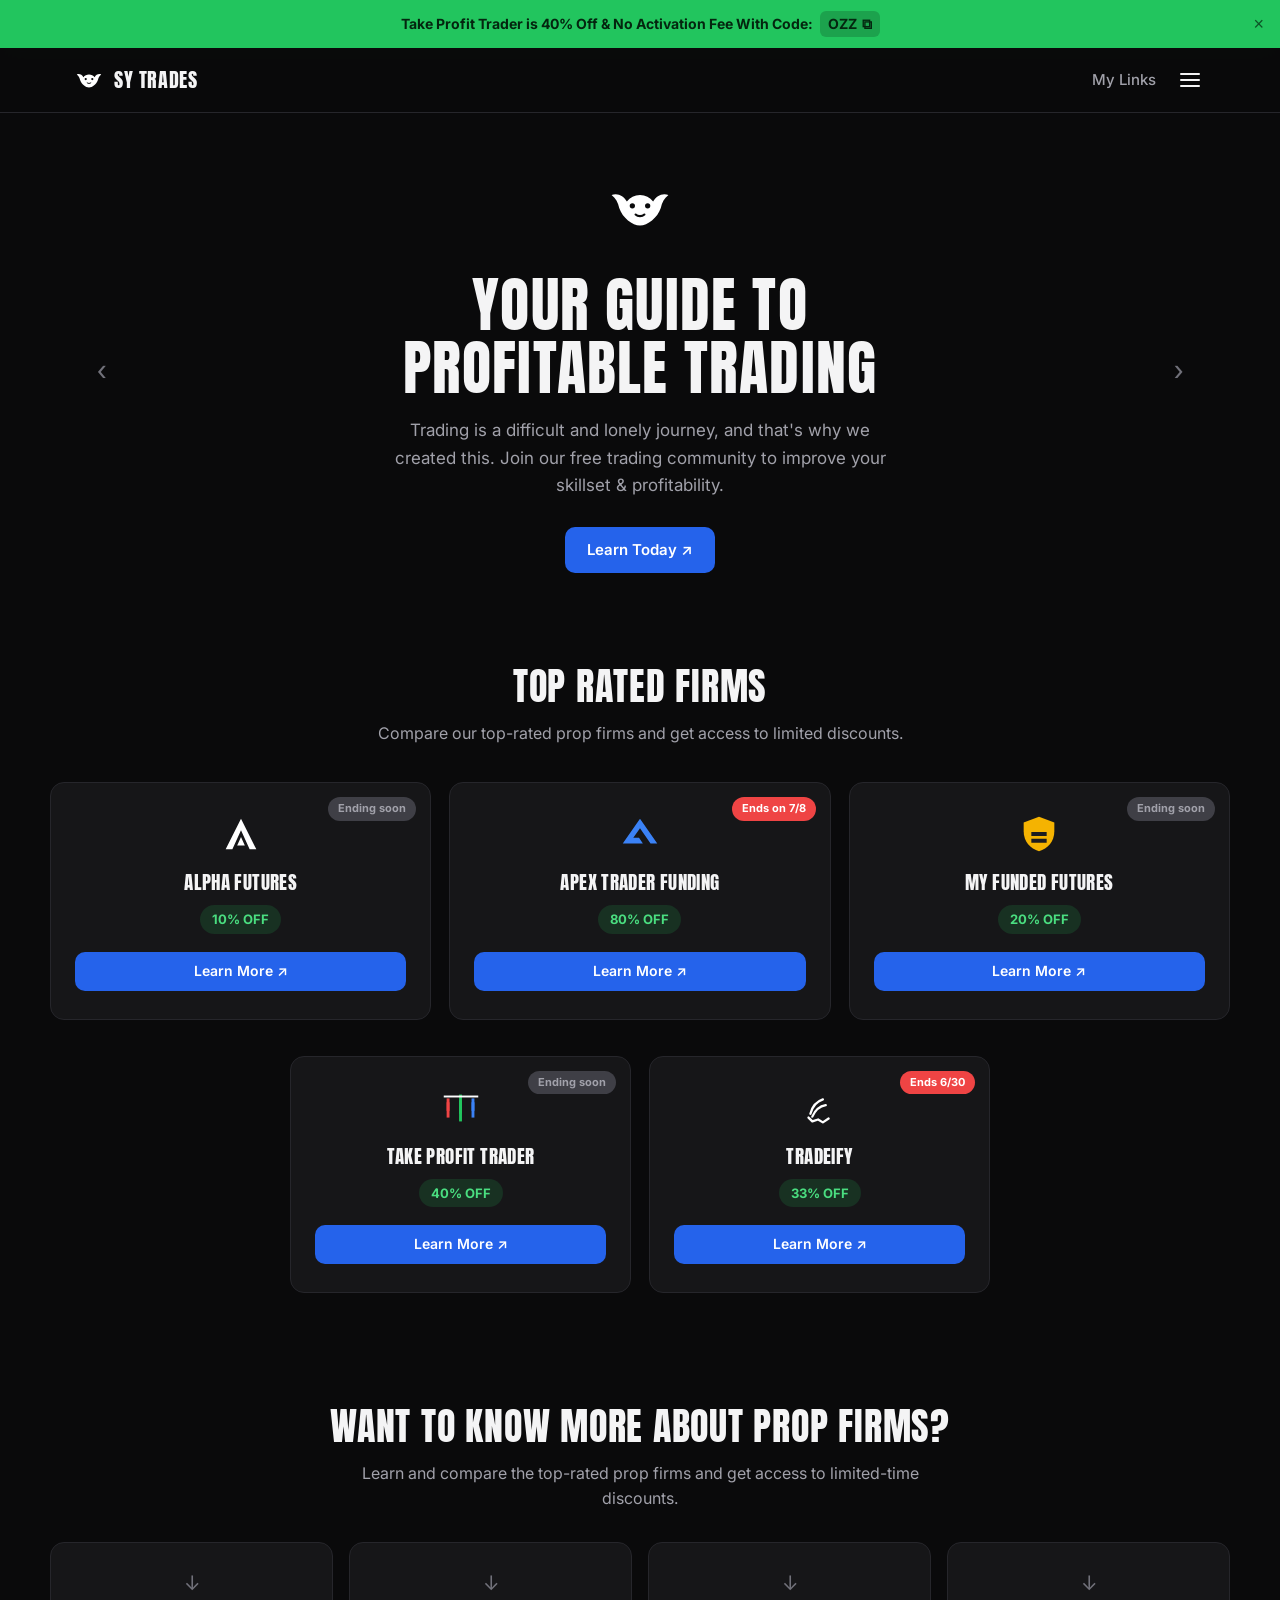
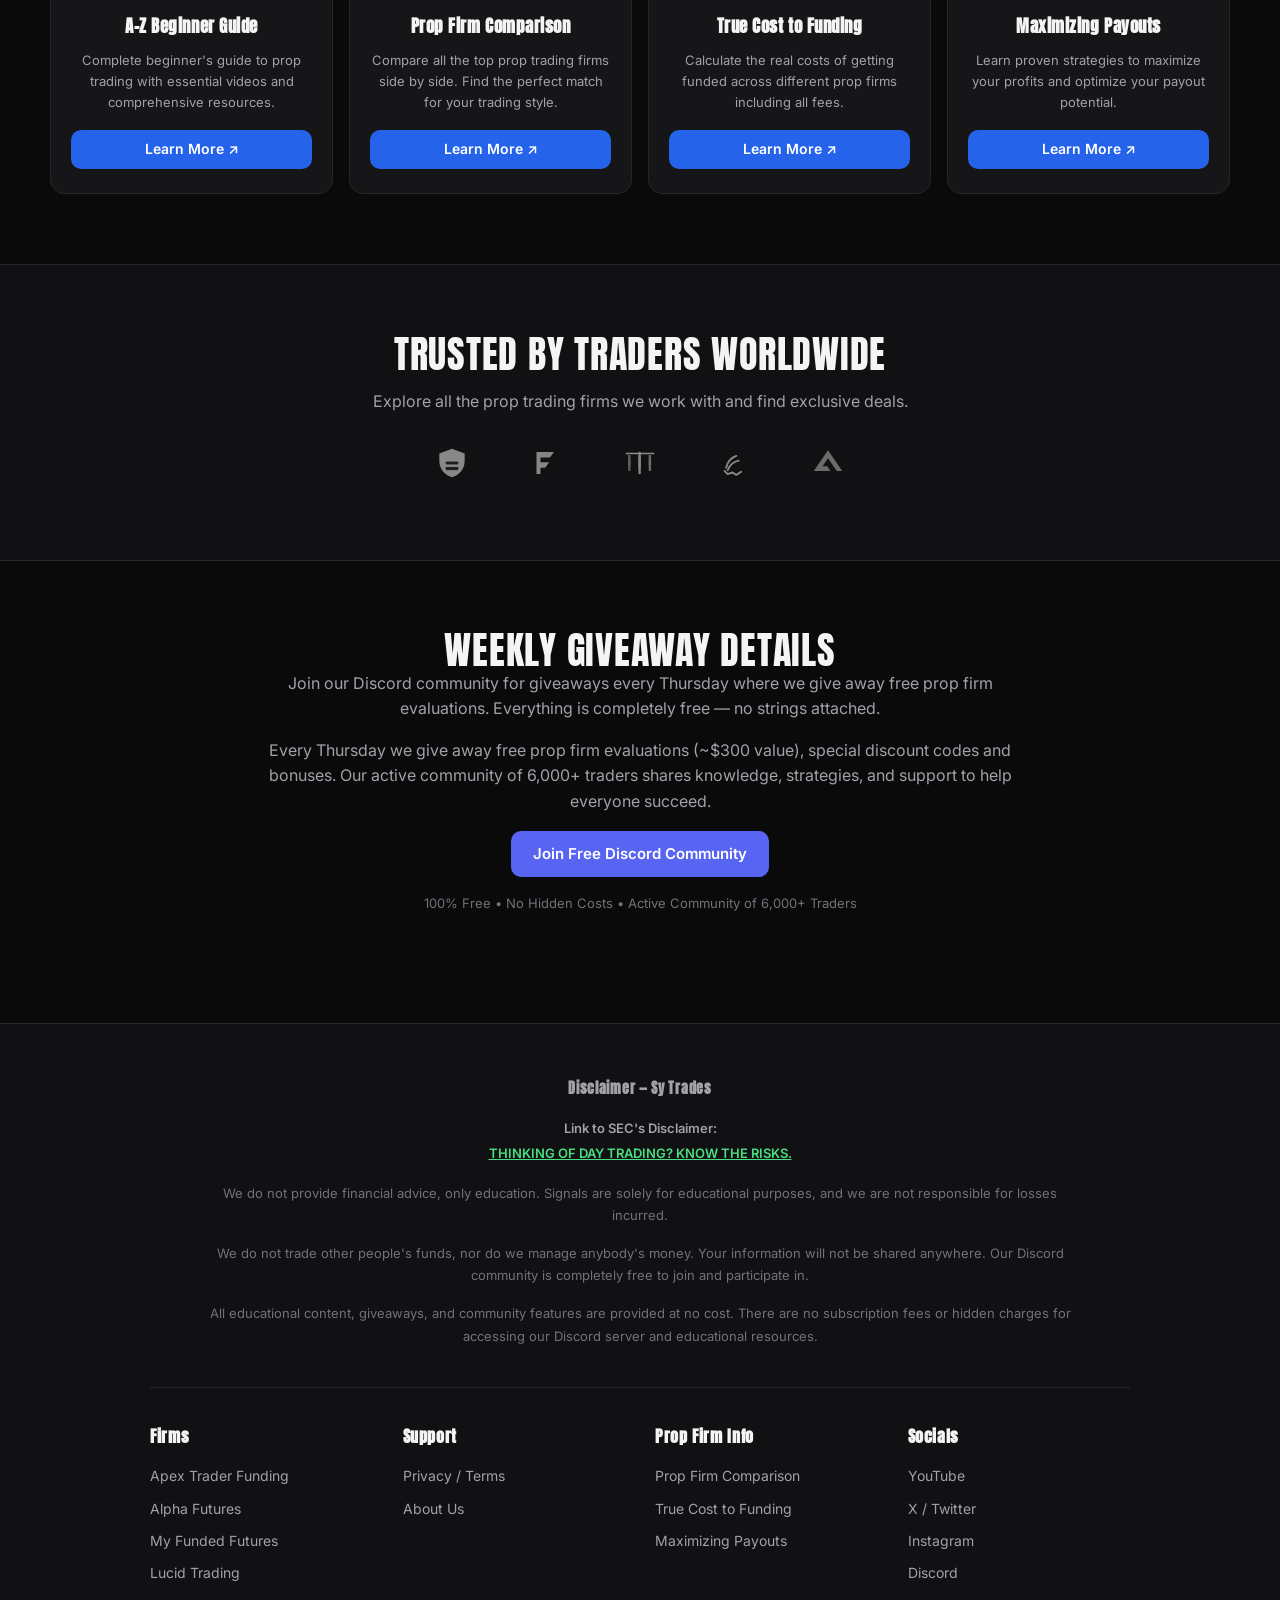
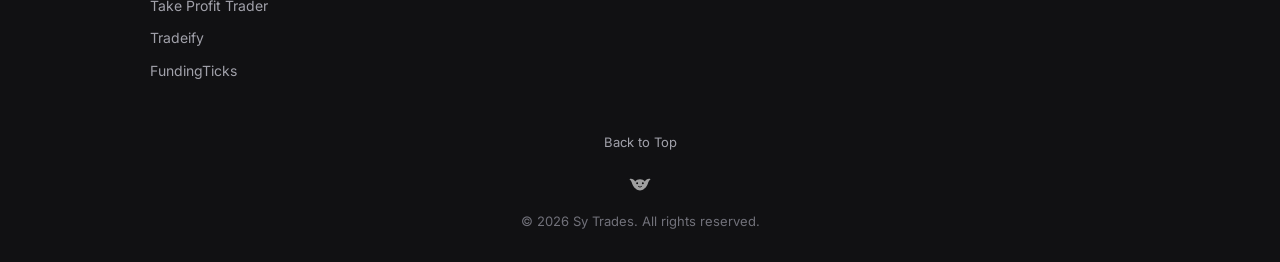
==== index.html @ f6730502 "Initial commit: Sy Trades site" ====
<!DOCTYPE html>
<html lang="en">
<head>
<meta charset="UTF-8">
<meta name="viewport" content="width=device-width, initial-scale=1.0">
<title>Sy Trades — Your Guide to Profitable Trading</title>
<link rel="stylesheet" href="css/styles.css">
</head>
<body>
<div data-banner></div>
<div data-header></div>

<main>
  <!-- HERO -->
  <section class="container hero">
    <span class="hero-arrow left">&#8249;</span>
    <span class="hero-arrow right">&#8250;</span>
    <div class="hero-logo" id="heroLogo"></div>
    <h1>Your Guide to<br>Profitable Trading</h1>
    <p>Trading is a difficult and lonely journey, and that's why we created this. Join our free trading community to improve your skillset &amp; profitability.</p>
    <a class="btn" id="learnTodayBtn" target="_blank" rel="noopener">Learn Today ↗</a>
  </section>

  <!-- TOP RATED FIRMS -->
  <section class="container section-tight">
    <h2 class="section-title center">Top Rated Firms</h2>
    <p class="eyebrow center">Compare our top-rated prop firms and get access to limited discounts.</p>
    <div class="firm-grid" id="topFirms3"></div>
    <div class="firm-grid row2" id="topFirms2"></div>
  </section>

  <!-- WANT TO KNOW MORE -->
  <section class="container section">
    <h2 class="section-title center">Want to Know More About Prop Firms?</h2>
    <p class="eyebrow center">Learn and compare the top-rated prop firms and get access to limited-time discounts.</p>
    <div class="info-grid">
      <div class="info-card">
        <div class="arrow-down">↓</div><h4>A-Z Beginner Guide</h4>
        <p>Complete beginner's guide to prop trading with essential videos and comprehensive resources.</p>
        <a class="btn btn-sm btn-block" href="beginner-guide.html">Learn More ↗</a>
      </div>
      <div class="info-card">
        <div class="arrow-down">↓</div><h4>Prop Firm Comparison</h4>
        <p>Compare all the top prop trading firms side by side. Find the perfect match for your trading style.</p>
        <a class="btn btn-sm btn-block" href="compare.html">Learn More ↗</a>
      </div>
      <div class="info-card">
        <div class="arrow-down">↓</div><h4>True Cost to Funding</h4>
        <p>Calculate the real costs of getting funded across different prop firms including all fees.</p>
        <a class="btn btn-sm btn-block" href="true-cost.html">Learn More ↗</a>
      </div>
      <div class="info-card">
        <div class="arrow-down">↓</div><h4>Maximizing Payouts</h4>
        <p>Learn proven strategies to maximize your profits and optimize your payout potential.</p>
        <a class="btn btn-sm btn-block" href="maximizing-payouts.html">Learn More ↗</a>
      </div>
    </div>
  </section>

  <!-- TRUSTED BY -->
  <section class="trusted section" id="about">
    <div class="container center">
      <h2 class="section-title">Trusted by Traders Worldwide</h2>
      <p class="eyebrow">Explore all the prop trading firms we work with and find exclusive deals.</p>
      <div class="trusted-logos" id="trustedLogos"></div>
    </div>
  </section>

  <!-- WEEKLY GIVEAWAY -->
  <section class="container section">
    <div class="cta-block">
      <h2 class="section-title">Weekly Giveaway Details</h2>
      <p>Join our Discord community for giveaways every Thursday where we give away free prop firm evaluations. Everything is completely free — no strings attached.</p>
      <p>Every Thursday we give away free prop firm evaluations (~$300 value), special discount codes and bonuses. Our active community of 6,000+ traders shares knowledge, strategies, and support to help everyone succeed.</p>
      <a class="btn btn-discord" id="joinCommunityBtn" target="_blank" rel="noopener">Join Free Discord Community</a>
      <div class="fineprint">100% Free • No Hidden Costs • Active Community of 6,000+ Traders</div>
    </div>
  </section>
</main>

<div data-footer></div>

<script src="js/config.js"></script>
<script src="js/data.js"></script>
<script src="js/common.js"></script>
<script>
  // hero + community links
  document.getElementById("heroLogo").innerHTML = window.SY_BULL;
  const invite = (window.SY_CONFIG && window.SY_CONFIG.discordInviteUrl) || "#";
  document.getElementById("learnTodayBtn").href = invite;
  document.getElementById("joinCommunityBtn").href = invite;

  const D = window.SY_DATA;
  const card = (item) => {
    const f = D.firms[item.key];
    const off = D.discounts[item.key];
    return `<div class="firm-card">
      <div class="ribbon ${item.soon ? 'soon' : ''}">${item.ribbon}</div>
      <div class="firm-logo">${f.logo}</div>
      <h3>${f.name}</h3>
      <div class="badge-off">${off}% OFF</div>
      <a class="btn btn-sm btn-block" href="${f.site}" target="_blank" rel="noopener">Learn More ↗</a>
    </div>`;
  };
  document.getElementById("topFirms3").innerHTML = D.topRated.slice(0,3).map(card).join("");
  document.getElementById("topFirms2").innerHTML = D.topRated.slice(3).map(card).join("");
  document.getElementById("trustedLogos").innerHTML =
    D.trustedStrip.map(k => `<a href="${D.firms[k].site}" target="_blank" rel="noopener" title="${D.firms[k].name}">${D.firms[k].logo}</a>`).join("");
</script>
</body>
</html>
---- css/styles.css ----
/* ============================================================
   Sy Trades — shared stylesheet
   ============================================================ */
@import url('https://fonts.googleapis.com/css2?family=Anton&family=Inter:wght@400;500;600;700;800&display=swap');

:root {
  --bg: #0a0a0b;
  --bg-2: #111113;
  --card: #161618;
  --card-2: #1c1c1f;
  --card-hover: #202024;
  --border: #26262b;
  --border-light: #313138;
  --text: #f4f4f5;
  --text-dim: #a1a1aa;
  --text-dimmer: #71717a;
  --blue: #2563eb;
  --blue-hover: #1d4ed8;
  --blue-light: #3b82f6;
  --green: #22c55e;
  --green-bg: rgba(34, 197, 94, 0.15);
  --green-text: #4ade80;
  --yellow: #fbbf24;
  --red: #ef4444;
  --radius: 14px;
  --radius-sm: 10px;
  --maxw: 1180px;
}

* { box-sizing: border-box; margin: 0; padding: 0; }

html { scroll-behavior: smooth; }

body {
  font-family: 'Inter', -apple-system, BlinkMacSystemFont, sans-serif;
  background: var(--bg);
  color: var(--text);
  line-height: 1.6;
  -webkit-font-smoothing: antialiased;
  min-height: 100vh;
}

h1, h2, h3, .display {
  font-family: 'Anton', sans-serif;
  font-weight: 400;
  letter-spacing: 0.02em;
  text-transform: uppercase;
  line-height: 1.05;
}

a { color: inherit; text-decoration: none; }

.container { max-width: var(--maxw); margin: 0 auto; padding: 0 24px; }

/* ---------- Promo banner ---------- */
.promo-banner {
  background: var(--green);
  color: #04250f;
  text-align: center;
  font-size: 14px;
  font-weight: 700;
  padding: 11px 40px;
  position: relative;
}
.promo-banner .code-pill {
  background: rgba(0,0,0,0.18);
  border-radius: 6px;
  padding: 2px 8px;
  margin-left: 4px;
  cursor: pointer;
  display: inline-flex;
  align-items: center;
  gap: 5px;
}
.promo-banner .close-banner {
  position: absolute;
  right: 16px;
  top: 50%;
  transform: translateY(-50%);
  cursor: pointer;
  font-size: 18px;
  opacity: 0.7;
  background: none;
  border: none;
  color: inherit;
}
.promo-banner .close-banner:hover { opacity: 1; }

/* ---------- Header / Nav ---------- */
.site-header {
  position: sticky;
  top: 0;
  z-index: 100;
  background: rgba(10,10,11,0.85);
  backdrop-filter: blur(12px);
  border-bottom: 1px solid var(--border);
}
.nav {
  display: flex;
  align-items: center;
  justify-content: space-between;
  height: 64px;
}
.nav-brand { display: flex; align-items: center; gap: 10px; font-family: 'Anton', sans-serif; font-size: 20px; letter-spacing: 0.03em; }
.nav-brand svg { width: 30px; height: 30px; }
.nav-right { display: flex; align-items: center; gap: 18px; }
.nav-links-label { color: var(--text-dim); font-size: 15px; font-weight: 500; }
.menu-btn {
  background: none;
  border: none;
  color: var(--text);
  cursor: pointer;
  display: flex;
  flex-direction: column;
  gap: 4px;
  padding: 6px;
}
.menu-btn span { width: 20px; height: 2px; background: var(--text); display: block; border-radius: 2px; }

/* Dropdown menu */
.menu-dropdown {
  position: absolute;
  top: 60px;
  right: 24px;
  width: 290px;
  background: var(--bg-2);
  border: 1px solid var(--border);
  border-radius: var(--radius);
  overflow: hidden;
  box-shadow: 0 20px 50px rgba(0,0,0,0.6);
  display: none;
}
.menu-dropdown.open { display: block; }
.menu-dropdown a {
  display: flex;
  align-items: center;
  gap: 12px;
  padding: 16px 20px;
  font-size: 16px;
  font-weight: 500;
  border-bottom: 1px solid var(--border);
  transition: background 0.15s;
}
.menu-dropdown a:last-child { border-bottom: none; }
.menu-dropdown a:hover { background: var(--card); }
.menu-dropdown a .ico { width: 20px; text-align: center; }

/* ---------- Buttons ---------- */
.btn {
  display: inline-flex;
  align-items: center;
  justify-content: center;
  gap: 7px;
  background: var(--blue);
  color: #fff;
  font-weight: 600;
  font-size: 15px;
  padding: 11px 22px;
  border-radius: var(--radius-sm);
  border: none;
  cursor: pointer;
  transition: background 0.15s, transform 0.1s;
}
.btn:hover { background: var(--blue-hover); }
.btn:active { transform: translateY(1px); }
.btn-block { width: 100%; }
.btn-ghost { background: var(--card); border: 1px solid var(--border); }
.btn-ghost:hover { background: var(--card-hover); }
.btn-discord { background: #5865f2; }
.btn-discord:hover { background: #4752c4; }
.btn-sm { padding: 8px 16px; font-size: 14px; }
.btn:disabled { opacity: 0.5; cursor: not-allowed; }

/* ---------- Generic sections ---------- */
.section { padding: 70px 0; }
.section-tight { padding: 44px 0; }
.center { text-align: center; }
.eyebrow { color: var(--text-dim); font-size: 16px; max-width: 560px; margin: 14px auto 0; }
h2.section-title { font-size: clamp(26px, 4vw, 38px); }

/* ---------- Footer ---------- */
.site-footer { background: var(--bg-2); border-top: 1px solid var(--border); padding: 54px 0 30px; margin-top: 40px; }
.footer-disclaimer { text-align: center; max-width: 880px; margin: 0 auto 40px; }
.footer-disclaimer h4 { font-family: 'Anton'; font-size: 14px; color: var(--text-dim); letter-spacing: 0.05em; margin-bottom: 14px; }
.footer-disclaimer .sec-link { color: var(--green-text); font-size: 13px; font-weight: 600; text-decoration: underline; }
.footer-disclaimer p { color: var(--text-dimmer); font-size: 13px; margin-top: 16px; line-height: 1.7; }
.footer-cols { display: grid; grid-template-columns: repeat(4, 1fr); gap: 30px; max-width: 980px; margin: 0 auto; padding-top: 36px; border-top: 1px solid var(--border); }
.footer-cols h5 { font-family: 'Anton'; font-size: 16px; letter-spacing: 0.04em; margin-bottom: 16px; }
.footer-cols a { display: block; color: var(--text-dim); font-size: 14px; margin-bottom: 10px; transition: color 0.15s; }
.footer-cols a:hover { color: var(--text); }
.footer-bottom { text-align: center; margin-top: 40px; color: var(--text-dimmer); font-size: 13px; }
.footer-bottom .back-top { display: block; margin-bottom: 18px; color: var(--text-dim); cursor: pointer; }
.footer-logo { width: 26px; height: 26px; margin: 0 auto 14px; opacity: 0.6; }

/* ---------- Hero ---------- */
.hero { text-align: center; padding: 60px 0 50px; position: relative; }
.hero-logo { width: 70px; height: 70px; margin: 0 auto 30px; }
.hero h1 { font-size: clamp(34px, 6vw, 60px); margin-bottom: 18px; }
.hero p { color: var(--text-dim); max-width: 520px; margin: 0 auto 28px; font-size: 17px; }
.hero-arrow { position: absolute; top: 46%; color: var(--text-dimmer); font-size: 28px; cursor: pointer; user-select: none; }
.hero-arrow.left { left: 4%; }
.hero-arrow.right { right: 4%; }

/* ---------- Firm cards (landing) ---------- */
.firm-grid { display: grid; grid-template-columns: repeat(3, 1fr); gap: 18px; margin-top: 36px; }
.firm-grid.row2 { grid-template-columns: repeat(2, 1fr); max-width: 700px; margin-left: auto; margin-right: auto; }
.firm-card {
  background: var(--card);
  border: 1px solid var(--border);
  border-radius: var(--radius);
  padding: 28px 24px;
  text-align: center;
  position: relative;
  transition: border-color 0.15s, transform 0.15s;
}
.firm-card:hover { border-color: var(--border-light); transform: translateY(-3px); }
.firm-card .firm-logo { height: 46px; display: flex; align-items: center; justify-content: center; margin-bottom: 16px; }
.firm-card .firm-logo img, .firm-card .firm-logo svg { max-height: 46px; max-width: 100px; }
.firm-card h3 { font-size: 19px; margin-bottom: 12px; }
.firm-card .badge-off { display: inline-block; background: var(--green-bg); color: var(--green-text); font-weight: 700; font-size: 13px; padding: 4px 12px; border-radius: 20px; margin-bottom: 18px; }
.firm-card .ribbon { position: absolute; top: 14px; right: 14px; background: var(--red); color: #fff; font-size: 11px; font-weight: 700; padding: 3px 10px; border-radius: 14px; }
.firm-card .ribbon.soon { background: #3f3f46; color: var(--text-dim); }

/* ---------- Info cards row ---------- */
.info-grid { display: grid; grid-template-columns: repeat(4, 1fr); gap: 16px; margin-top: 30px; }
.info-card { background: var(--card); border: 1px solid var(--border); border-radius: var(--radius); padding: 24px 20px; text-align: center; }
.info-card .arrow-down { color: var(--text-dimmer); font-size: 20px; margin-bottom: 14px; }
.info-card h4 { font-family: 'Anton'; font-size: 17px; letter-spacing: 0.03em; margin-bottom: 10px; }
.info-card p { color: var(--text-dim); font-size: 13px; margin-bottom: 18px; min-height: 56px; }

/* ---------- Trusted strip ---------- */
.trusted { background: var(--bg-2); border-top: 1px solid var(--border); border-bottom: 1px solid var(--border); }
.trusted-logos { display: flex; align-items: center; justify-content: center; gap: 56px; flex-wrap: wrap; margin-top: 30px; opacity: 0.5; }
.trusted-logos svg, .trusted-logos img { height: 38px; filter: grayscale(1) brightness(1.6); }

/* ---------- Giveaway CTA block ---------- */
.cta-block { text-align: center; max-width: 760px; margin: 0 auto; }
.cta-block p { color: var(--text-dim); margin-bottom: 16px; }
.cta-block .fineprint { color: var(--text-dimmer); font-size: 13px; margin-top: 16px; }

/* ---------- Tabs (giveaway / terms) ---------- */
.tabs { display: inline-flex; background: var(--card); border: 1px solid var(--border); border-radius: 12px; padding: 5px; gap: 4px; }
.tab { padding: 9px 22px; border-radius: 8px; font-weight: 600; font-size: 15px; color: var(--text-dim); cursor: pointer; border: none; background: none; transition: all 0.15s; }
.tab.active { background: var(--blue); color: #fff; }

/* ---------- Info notice ---------- */
.notice {
  display: flex; align-items: center; gap: 12px;
  background: var(--card); border: 1px solid var(--border);
  border-radius: var(--radius); padding: 16px 20px; font-size: 15px;
}
.notice .i { background: var(--blue); color:#fff; width: 26px; height: 26px; border-radius: 50%; display: flex; align-items: center; justify-content: center; font-weight: 700; font-size: 14px; flex-shrink: 0; }

/* ---------- Panel ---------- */
.panel { background: var(--card); border: 1px solid var(--border); border-radius: var(--radius); padding: 24px; }
.panel + .panel { margin-top: 18px; }

/* ---------- Discord connect box ---------- */
.discord-user { display: flex; align-items: center; gap: 14px; }
.discord-user img { width: 46px; height: 46px; border-radius: 50%; border: 2px solid var(--blue); }
.discord-user .du-name { font-weight: 700; }
.discord-user .du-sub { color: var(--text-dim); font-size: 13px; }
.discord-user .du-status { width: 11px; height: 11px; background: var(--green); border-radius: 50%; border: 2px solid var(--card); margin-left: -16px; margin-top: 24px; }
.disconnect-btn { margin-left: auto; color: var(--text-dim); background: none; border: none; cursor: pointer; font-size: 14px; display: flex; gap: 6px; align-items: center; }
.disconnect-btn:hover { color: var(--text); }

.entries-head { text-align: center; border-top: 1px solid var(--border); margin-top: 20px; padding-top: 18px; font-weight: 600; }
.entries-head .count { background: var(--blue); color: #fff; border-radius: 20px; padding: 1px 9px; font-size: 13px; margin-left: 6px; }
.entries-empty { text-align: center; padding: 30px 0 10px; color: var(--text-dimmer); }
.entries-empty .box-ico { width: 46px; height: 46px; border-radius: 50%; background: var(--card-2); display: flex; align-items: center; justify-content: center; margin: 0 auto 14px; }
.entry-row { display:flex; justify-content:space-between; align-items:center; background: var(--card-2); border:1px solid var(--border); border-radius: var(--radius-sm); padding: 12px 16px; margin-top: 10px; text-align:left; }
.entry-row .er-firm { font-weight:700; }
.entry-row .er-meta { color: var(--text-dim); font-size: 13px; }
.entry-row .er-badge { background: var(--green-bg); color: var(--green-text); font-size:12px; font-weight:700; padding:3px 10px; border-radius: 14px; }

/* Firm selector list */
.firm-select-list { }
.firm-select-q { font-weight: 700; font-size: 16px; }
.firm-select-q small { display:block; color: var(--text-dim); font-weight: 400; font-size: 13px; margin-top: 2px; }
.firm-select-item {
  display: flex; align-items: center; gap: 14px;
  padding: 16px 6px; border-top: 1px solid var(--border); cursor: pointer; transition: background 0.12s;
}
.firm-select-item:hover { background: var(--card-2); }
.firm-select-item .fi-logo { width: 34px; height: 34px; border-radius: 8px; background: var(--card-2); display:flex; align-items:center; justify-content:center; overflow:hidden; }
.firm-select-item .fi-logo img { max-width: 26px; max-height: 26px; }
.firm-select-item .fi-name { font-weight: 600; flex: 1; }
.firm-select-item .fi-arrow { color: var(--text-dimmer); }

/* Selected firm header */
.firm-active-head { display:flex; align-items:center; gap:14px; }
.firm-active-head .fa-logo { width:40px; height:40px; border-radius:8px; background: var(--card-2); display:flex; align-items:center; justify-content:center; overflow:hidden; }
.firm-active-head .fa-logo img { max-width:30px; max-height:30px; }
.firm-active-head h3 { font-size: 17px; }
.firm-active-head .fa-sub { color: var(--text-dim); font-size: 13px; }
.firm-active-head .change-btn { margin-left:auto; color: var(--text-dim); background:none; border:none; cursor:pointer; font-size:14px; }
.firm-active-head .change-btn:hover { color: var(--text); }
.firm-instructions { color: var(--text-dim); font-size: 14px; margin: 18px 0; }
.firm-guide-img { width: 100%; border-radius: var(--radius-sm); border: 1px solid var(--border); margin-bottom: 16px; }

/* Entry form */
.form-group { margin-bottom: 16px; }
.form-group label { display:block; font-size: 12px; letter-spacing: 0.04em; text-transform: uppercase; color: var(--text-dim); margin-bottom: 8px; }
.form-control {
  width: 100%; background: var(--card-2); border: 1px solid var(--border-light);
  border-radius: var(--radius-sm); padding: 13px 14px; color: var(--text); font-size: 15px;
  font-family: inherit;
}
.form-control:focus { outline: none; border-color: var(--blue); }
select.form-control { appearance: none; background-image: url("data:image/svg+xml,%3Csvg xmlns='http://www.w3.org/2000/svg' width='12' height='8' viewBox='0 0 12 8'%3E%3Cpath fill='%23a1a1aa' d='M6 8 0 0h12z'/%3E%3C/svg%3E"); background-repeat: no-repeat; background-position: right 14px center; }
.form-actions { display:flex; gap: 12px; justify-content: center; margin-top: 20px; }
.add-entry-btn {
  width: 100%; border: 1px dashed var(--border-light); background: none; color: var(--text);
  padding: 14px; border-radius: var(--radius-sm); cursor: pointer; font-size: 15px; font-weight: 500;
  display:flex; align-items:center; justify-content:center; gap: 8px; transition: background 0.12s;
}
.add-entry-btn:hover { background: var(--card-2); }

.form-msg { text-align:center; font-size: 14px; margin-top: 12px; }
.form-msg.error { color: var(--red); }
.form-msg.success { color: var(--green-text); }

/* Discord join box */
.join-box { text-align:center; }
.join-box p { color: var(--text-dim); margin-bottom: 14px; }

/* ---------- True Cost calculator ---------- */
.size-selector { display:flex; gap: 10px; justify-content:center; flex-wrap: wrap; margin: 26px 0 36px; }
.size-btn { background: var(--card); border: 1px solid var(--border); color: var(--text-dim); font-weight: 700; padding: 11px 22px; border-radius: var(--radius-sm); cursor: pointer; transition: all 0.15s; }
.size-btn.active { background: var(--blue); color: #fff; border-color: var(--blue); box-shadow: 0 0 0 4px rgba(37,99,235,0.18); }
.cost-row {
  display: grid; grid-template-columns: 2fr 1fr 1fr 1.2fr auto auto; align-items: center; gap: 18px;
  background: var(--card); border: 1px solid var(--border); border-radius: var(--radius); padding: 20px 24px; margin-bottom: 14px;
}
.cost-firm { display:flex; align-items:center; gap: 14px; font-weight: 700; font-size: 17px; }
.cost-firm .cf-logo { width: 42px; height: 42px; border-radius: 9px; background: var(--card-2); display:flex; align-items:center; justify-content:center; overflow:hidden; }
.cost-firm .cf-logo img { max-width: 32px; max-height: 32px; }
.cost-col .label { color: var(--text-dim); font-size: 12px; }
.cost-col .val { font-weight: 700; font-size: 17px; margin-top: 2px; }
.cost-col .val.blue { color: var(--blue-light); }
.code-box { display:flex; align-items:center; gap: 10px; background: var(--card-2); border: 1px solid var(--border); border-radius: var(--radius-sm); padding: 8px 12px; }
.code-box .lbl { color: var(--text-dim); font-size: 13px; }
.code-box .code { color: var(--yellow); font-weight: 700; }
.code-box .copy { cursor: pointer; color: var(--text-dim); }
.code-box .off { background: var(--green-bg); color: var(--green-text); font-size: 12px; font-weight: 700; padding: 2px 9px; border-radius: 12px; }

.prose-card { background: var(--card); border: 1px solid var(--border); border-radius: var(--radius); padding: 30px 32px; margin-top: 24px; }
.prose-card h3 { font-family:'Anton'; font-size: 20px; letter-spacing: 0.03em; margin-bottom: 16px; }
.prose-card p { color: var(--text-dim); margin-bottom: 14px; }
.two-col { display:grid; grid-template-columns: 1fr 1fr; gap: 18px; margin-top: 24px; }
.two-col .prose-card { margin-top: 0; }
.two-col .prose-card h3 { font-family:'Inter'; font-weight: 700; text-transform:none; letter-spacing: 0; font-size: 20px; }

/* ---------- Terms ---------- */
.terms-card { background: var(--card); border: 1px solid var(--border); border-radius: var(--radius); padding: 36px 40px; max-width: 760px; margin: 0 auto; }
.terms-card h2 { font-size: 20px; margin-bottom: 24px; }
.terms-card h3 { font-family:'Inter'; font-weight: 700; text-transform:none; letter-spacing:0; font-size: 17px; margin: 24px 0 8px; }
.terms-card p { color: var(--text-dim); font-size: 14px; margin-bottom: 10px; }
.terms-card ul { color: var(--text-dim); font-size: 14px; padding-left: 20px; margin-bottom: 10px; }
.terms-card li { margin-bottom: 8px; }
.terms-updated { text-align:center; color: var(--text-dimmer); font-size: 13px; margin-top: 28px; }

/* ---------- Beginner guide / generic prose page ---------- */
.page-hero { text-align:center; padding: 50px 0 30px; }
.page-hero h1 { font-size: clamp(30px, 5vw, 48px); }
.page-hero p { color: var(--text-dim); max-width: 620px; margin: 16px auto 0; }
.back-link { color: var(--text-dim); font-size: 14px; display:inline-flex; gap:6px; align-items:center; margin-bottom: 10px; }
.guide-grid { display:grid; grid-template-columns: repeat(3, 1fr); gap: 18px; margin-top: 30px; }
.guide-item { background: var(--card); border: 1px solid var(--border); border-radius: var(--radius); padding: 24px; }
.guide-item h3 { font-family:'Anton'; font-size: 18px; letter-spacing: 0.03em; margin-bottom: 10px; }
.guide-item p { color: var(--text-dim); font-size: 14px; }
.guide-item .num { color: var(--blue-light); font-family:'Anton'; font-size: 28px; }

/* ---------- Responsive ---------- */
@media (max-width: 900px) {
  .firm-grid, .info-grid, .guide-grid { grid-template-columns: 1fr 1fr; }
  .footer-cols { grid-template-columns: 1fr 1fr; }
  .two-col { grid-template-columns: 1fr; }
  .cost-row { grid-template-columns: 1fr 1fr; row-gap: 14px; }
  .cost-firm { grid-column: 1 / -1; }
}
@media (max-width: 600px) {
  .firm-grid, .firm-grid.row2, .info-grid, .guide-grid { grid-template-columns: 1fr; }
  .nav-links-label { display: none; }
  .hero-arrow { display:none; }
  .terms-card, .prose-card { padding: 22px; }
}
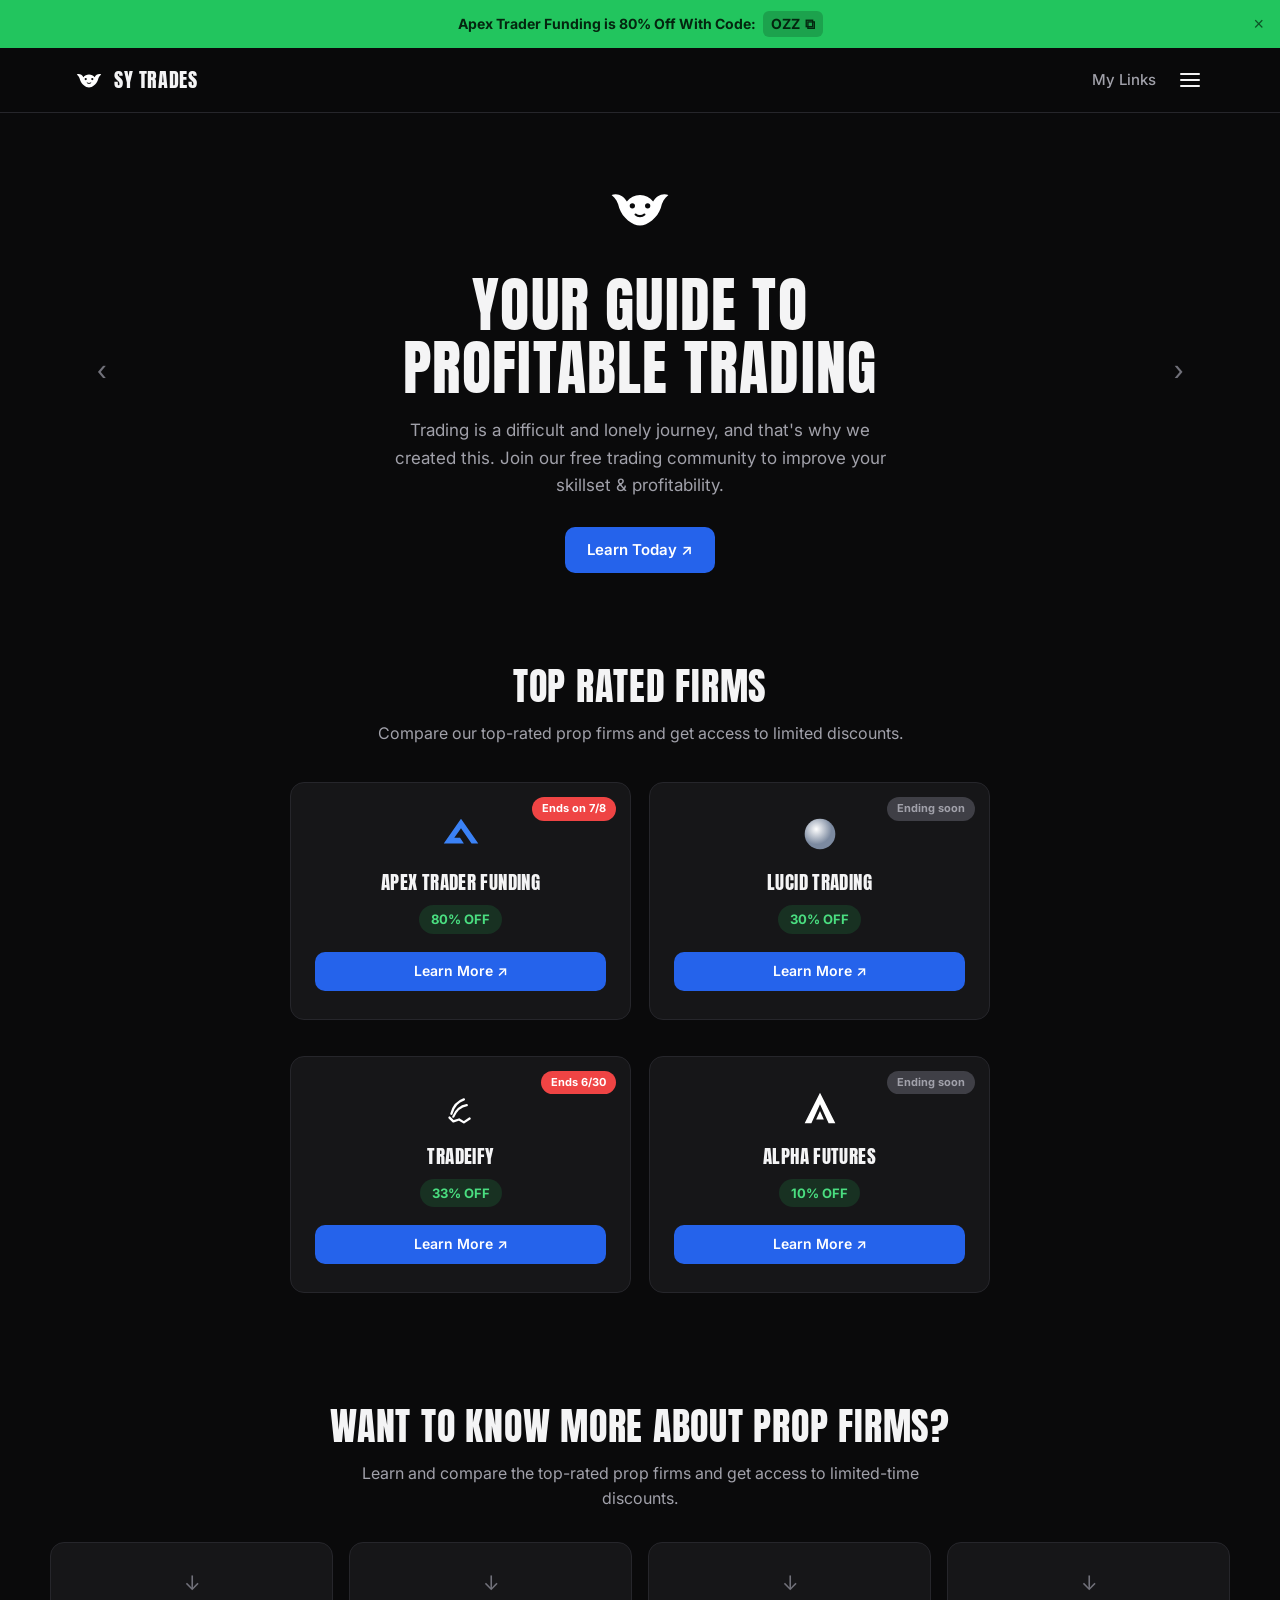
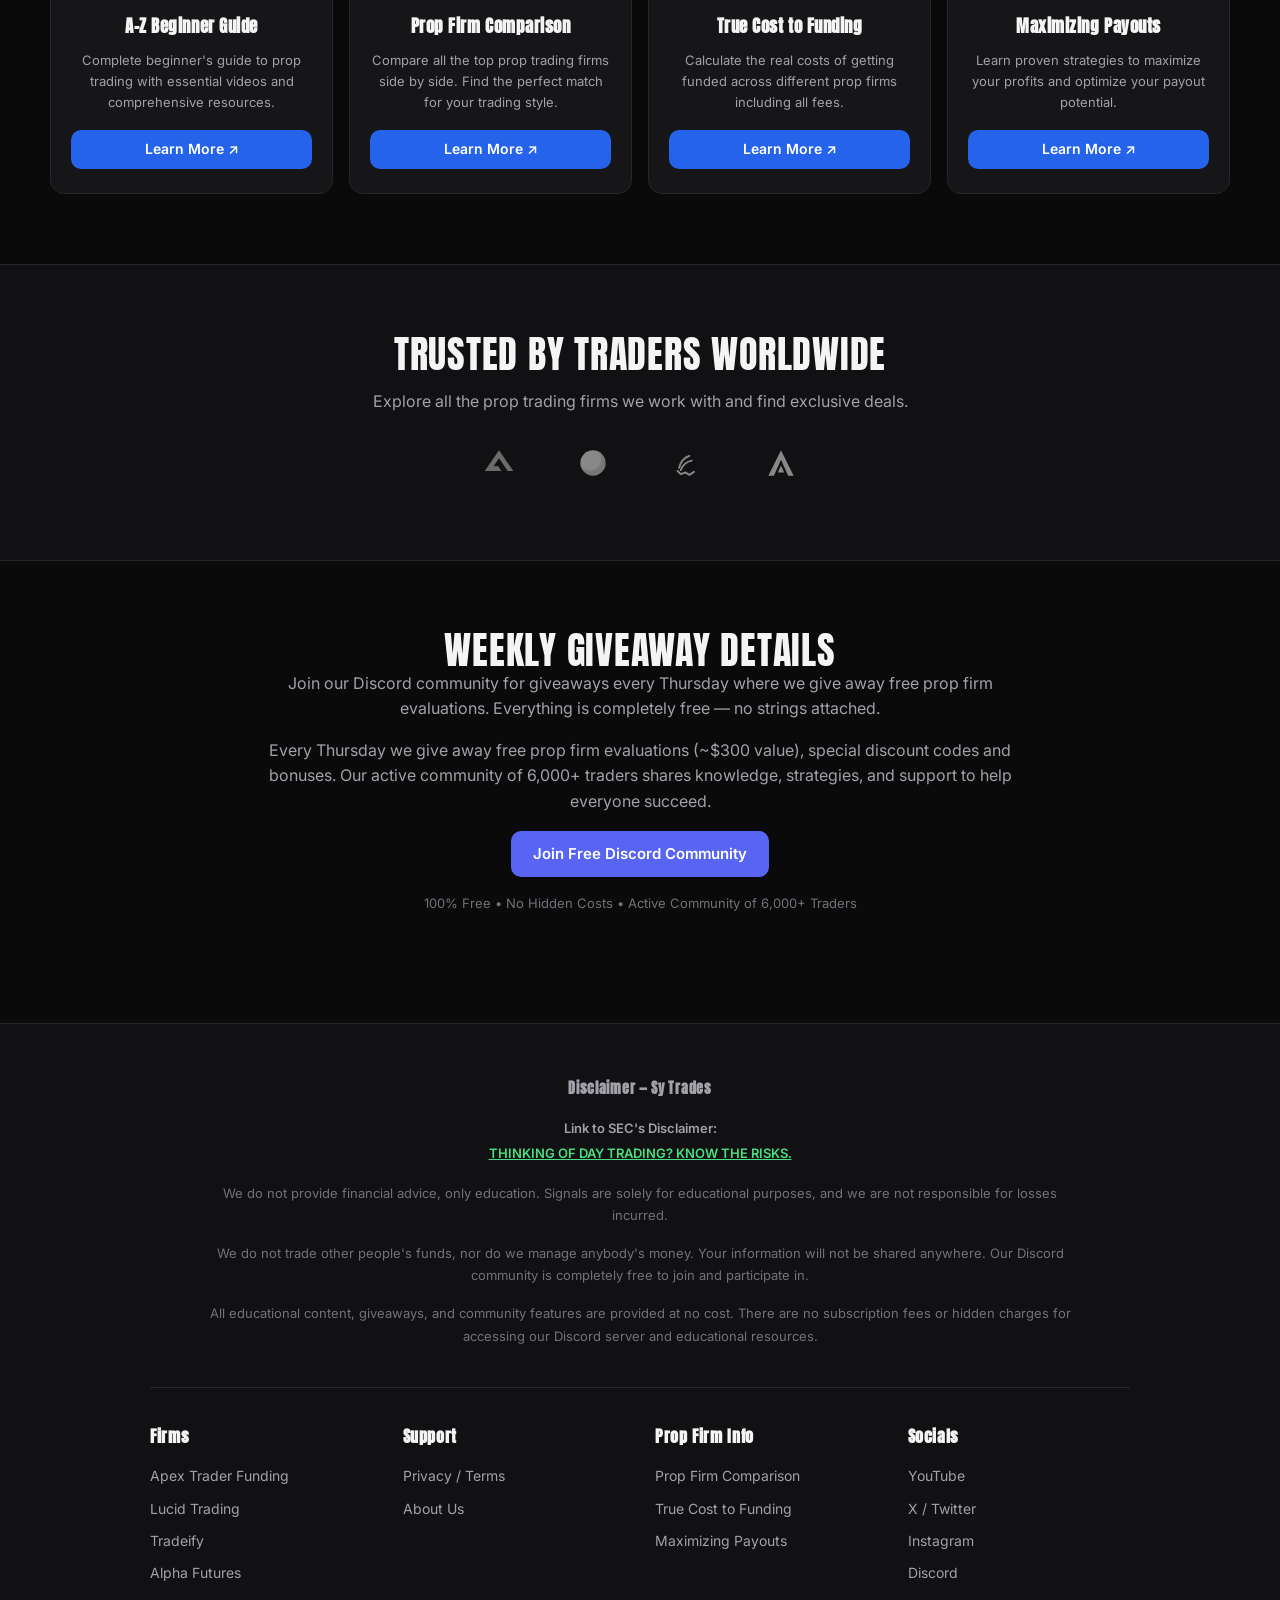
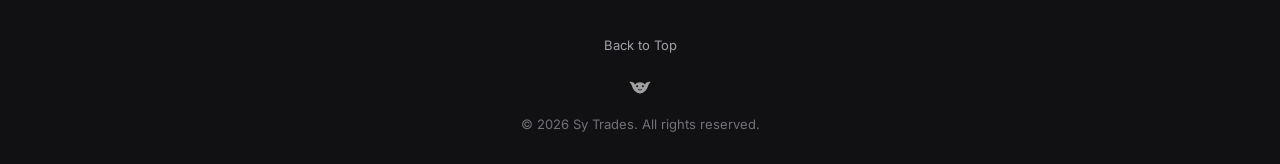
==== commit 7e0b48e2: "removed some firms updated giveaway thing" ====
--- a/index.html
+++ b/index.html
@@ -25,7 +25,7 @@
   <section class="container section-tight">
     <h2 class="section-title center">Top Rated Firms</h2>
     <p class="eyebrow center">Compare our top-rated prop firms and get access to limited discounts.</p>
-    <div class="firm-grid" id="topFirms3"></div>
+    <div class="firm-grid row2" id="topFirms3"></div>
     <div class="firm-grid row2" id="topFirms2"></div>
   </section>
 
@@ -102,8 +102,8 @@
       <a class="btn btn-sm btn-block" href="${f.site}" target="_blank" rel="noopener">Learn More ↗</a>
     </div>`;
   };
-  document.getElementById("topFirms3").innerHTML = D.topRated.slice(0,3).map(card).join("");
-  document.getElementById("topFirms2").innerHTML = D.topRated.slice(3).map(card).join("");
+  document.getElementById("topFirms3").innerHTML = D.topRated.slice(0,2).map(card).join("");
+  document.getElementById("topFirms2").innerHTML = D.topRated.slice(2).map(card).join("");
   document.getElementById("trustedLogos").innerHTML =
     D.trustedStrip.map(k => `<a href="${D.firms[k].site}" target="_blank" rel="noopener" title="${D.firms[k].name}">${D.firms[k].logo}</a>`).join("");
 </script>
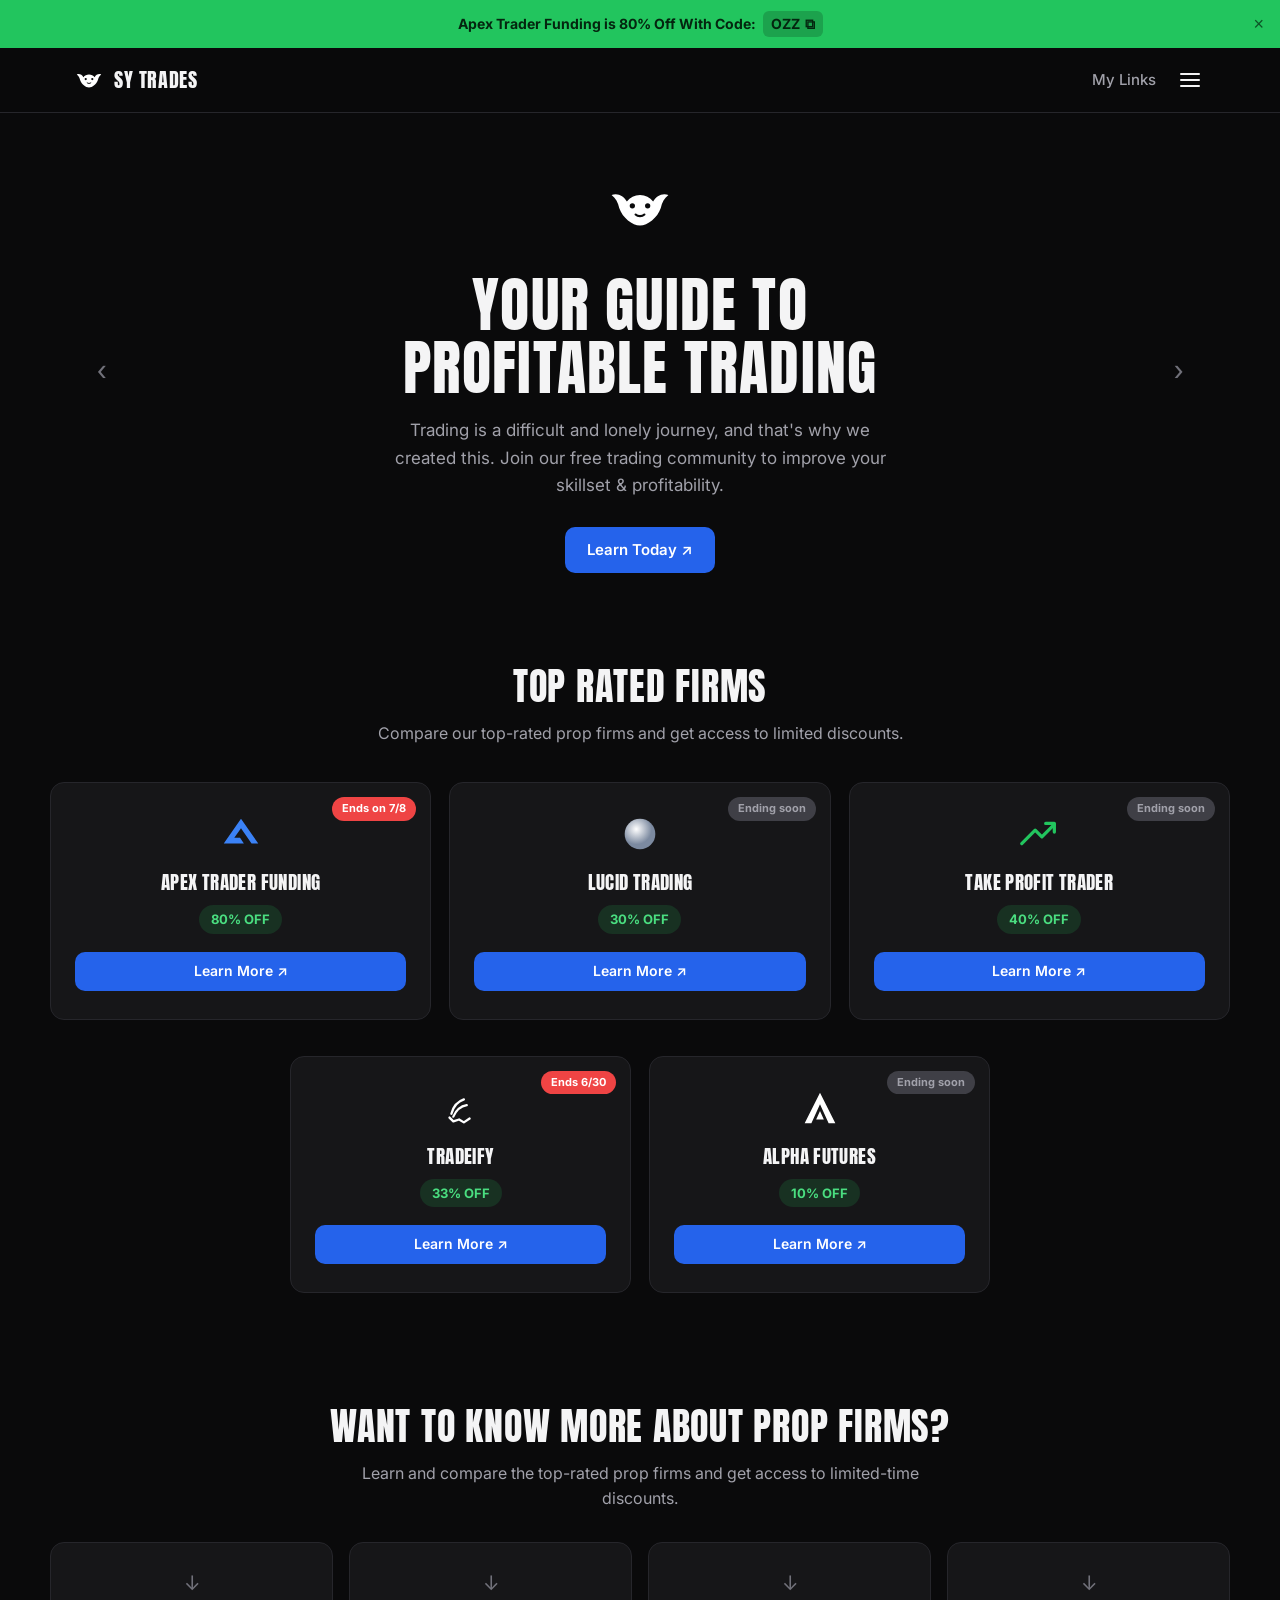
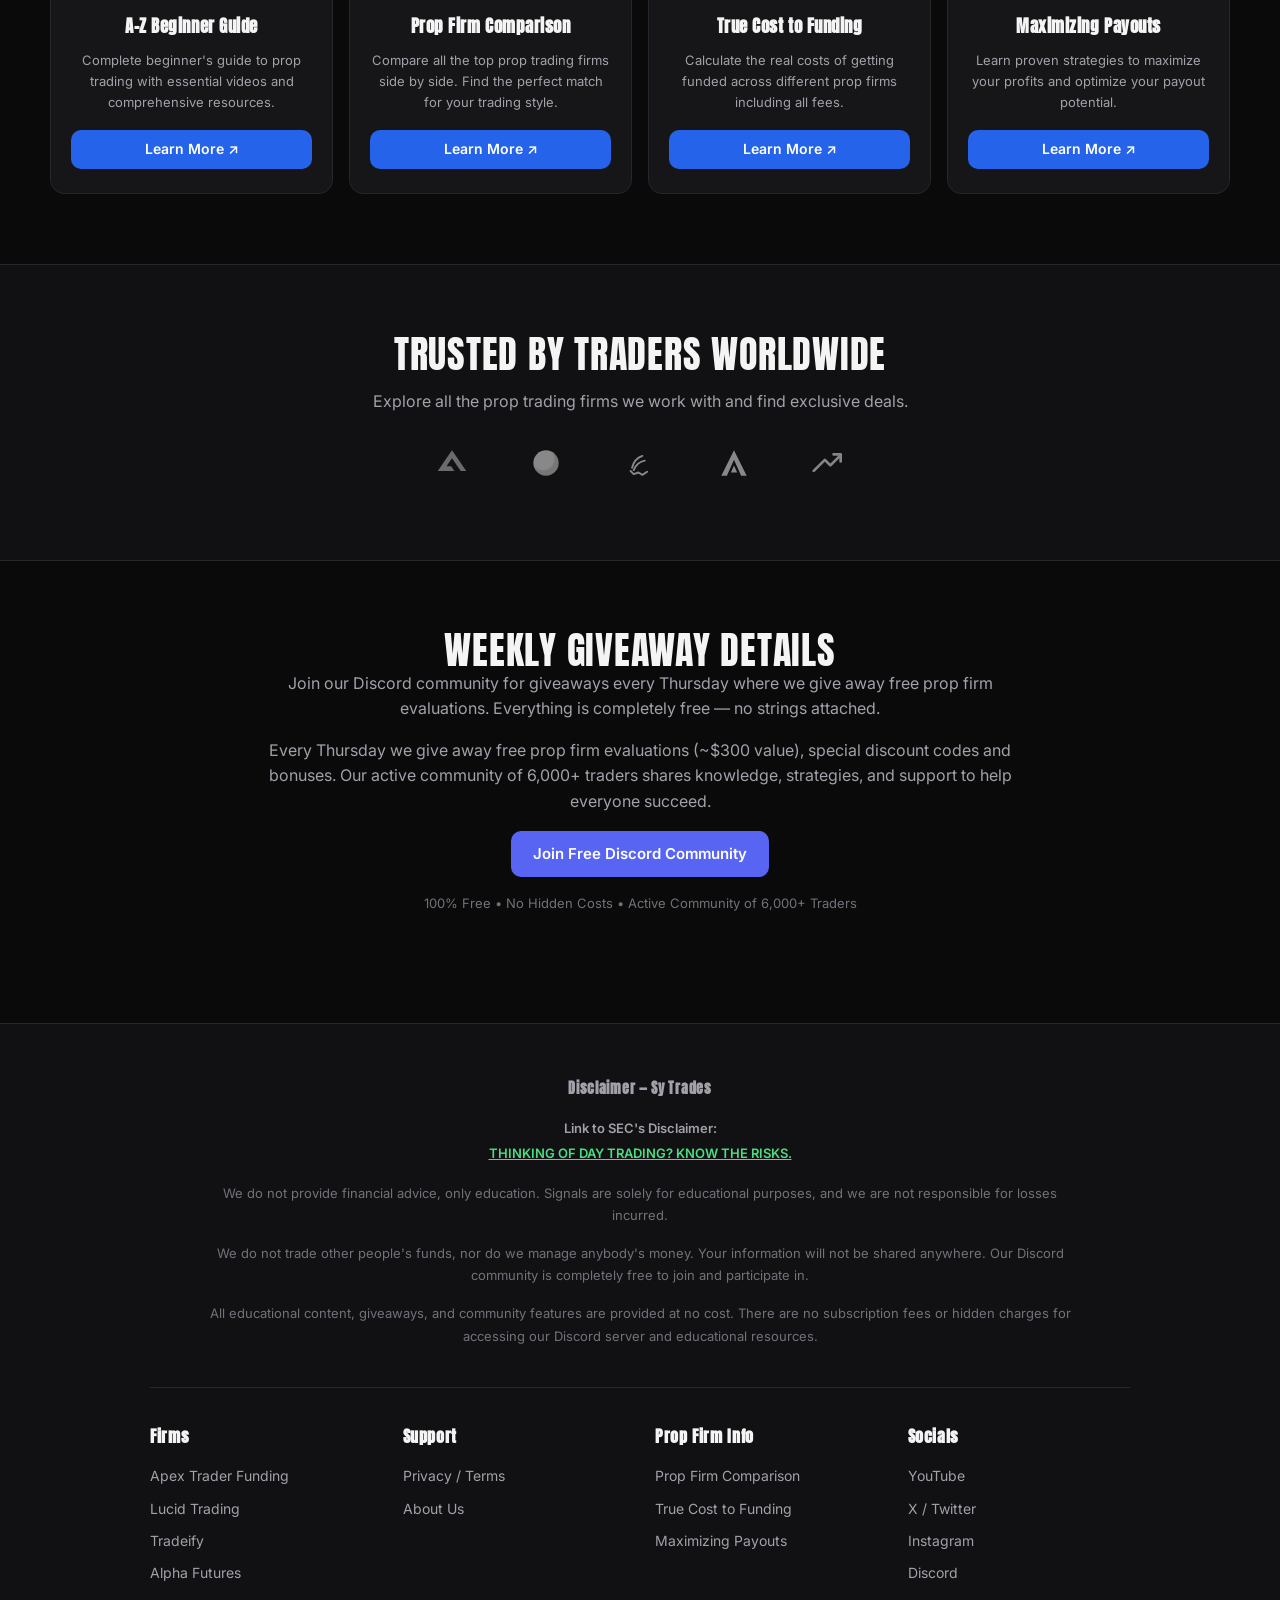
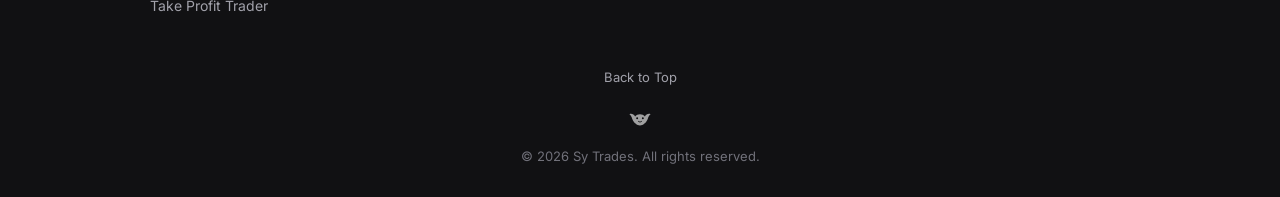
==== commit 47638643: "Add Take Profit Trader with code OZZ across the site Adds Take Profit Trader (40% off with the share" ====
--- a/index.html
+++ b/index.html
@@ -25,7 +25,7 @@
   <section class="container section-tight">
     <h2 class="section-title center">Top Rated Firms</h2>
     <p class="eyebrow center">Compare our top-rated prop firms and get access to limited discounts.</p>
-    <div class="firm-grid row2" id="topFirms3"></div>
+    <div class="firm-grid" id="topFirms3"></div>
     <div class="firm-grid row2" id="topFirms2"></div>
   </section>
 
@@ -102,8 +102,8 @@
       <a class="btn btn-sm btn-block" href="${f.site}" target="_blank" rel="noopener">Learn More ↗</a>
     </div>`;
   };
-  document.getElementById("topFirms3").innerHTML = D.topRated.slice(0,2).map(card).join("");
-  document.getElementById("topFirms2").innerHTML = D.topRated.slice(2).map(card).join("");
+  document.getElementById("topFirms3").innerHTML = D.topRated.slice(0,3).map(card).join("");
+  document.getElementById("topFirms2").innerHTML = D.topRated.slice(3).map(card).join("");
   document.getElementById("trustedLogos").innerHTML =
     D.trustedStrip.map(k => `<a href="${D.firms[k].site}" target="_blank" rel="noopener" title="${D.firms[k].name}">${D.firms[k].logo}</a>`).join("");
 </script>
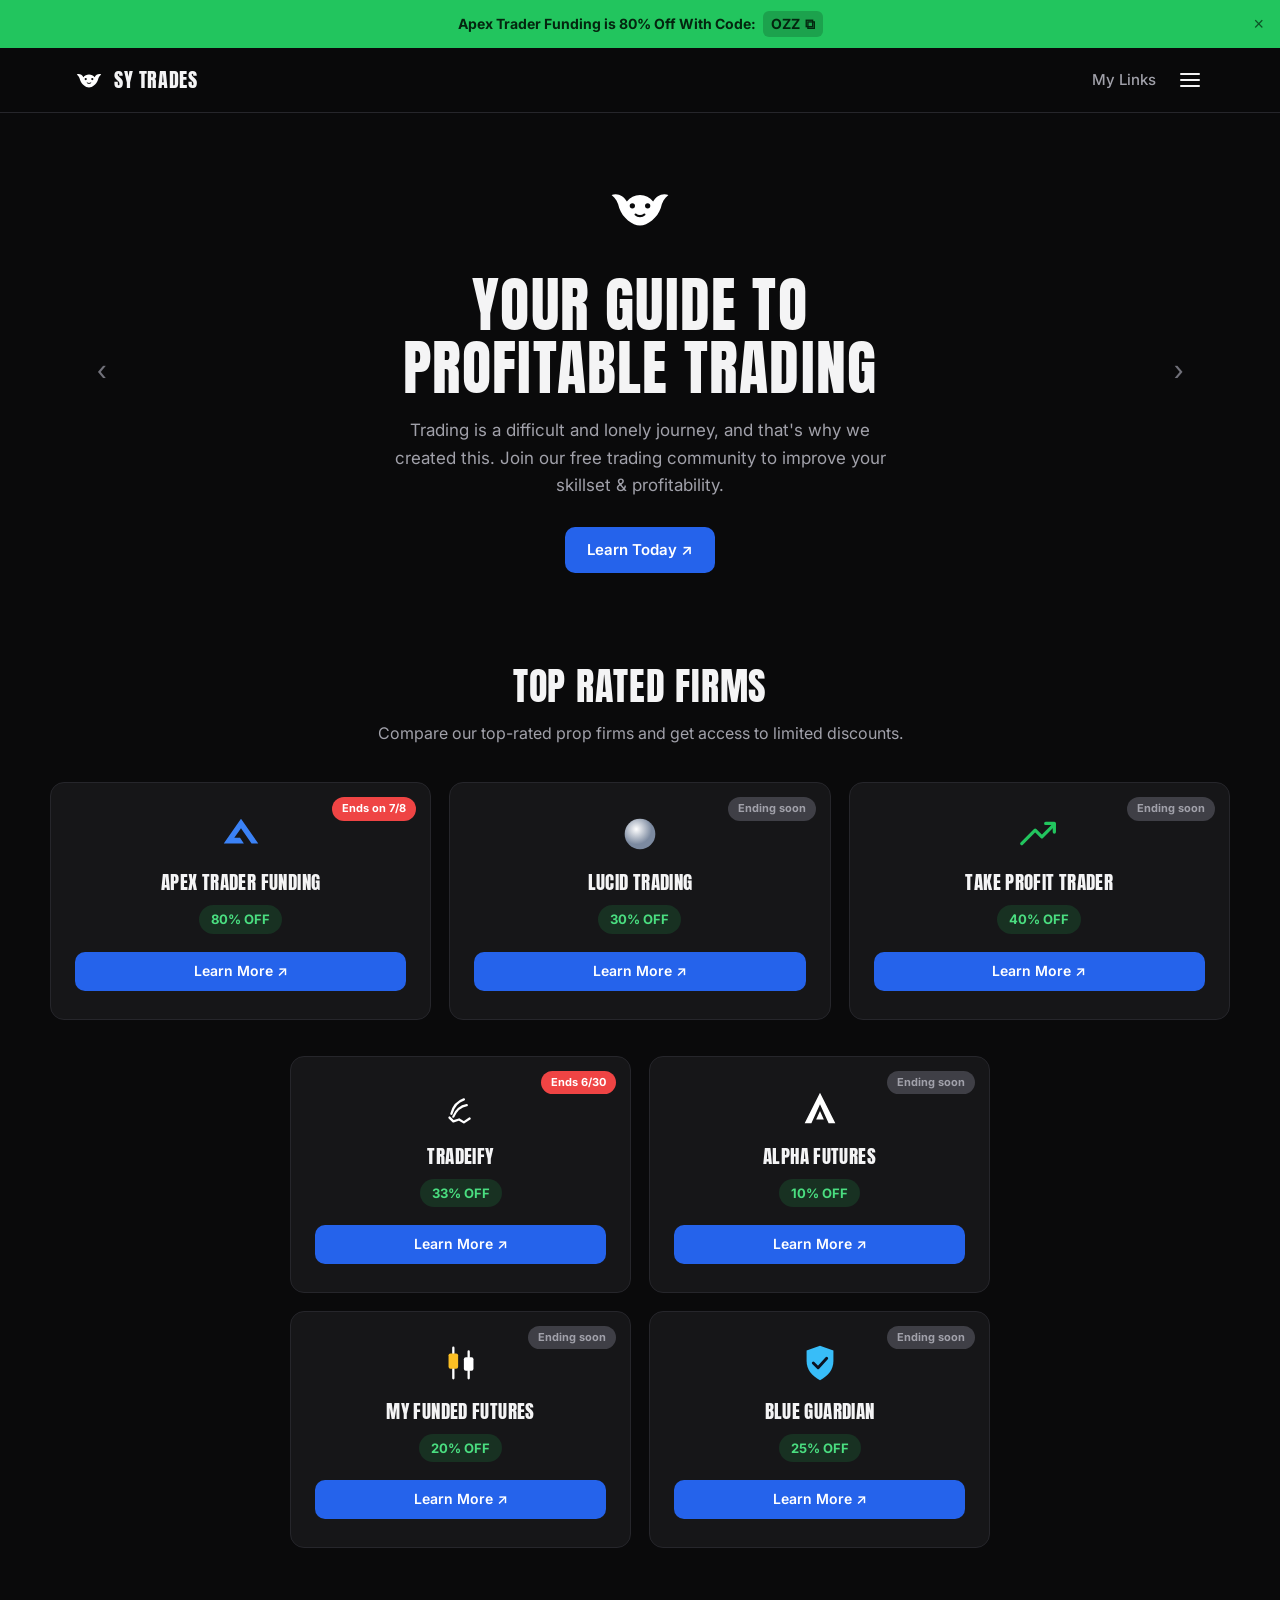
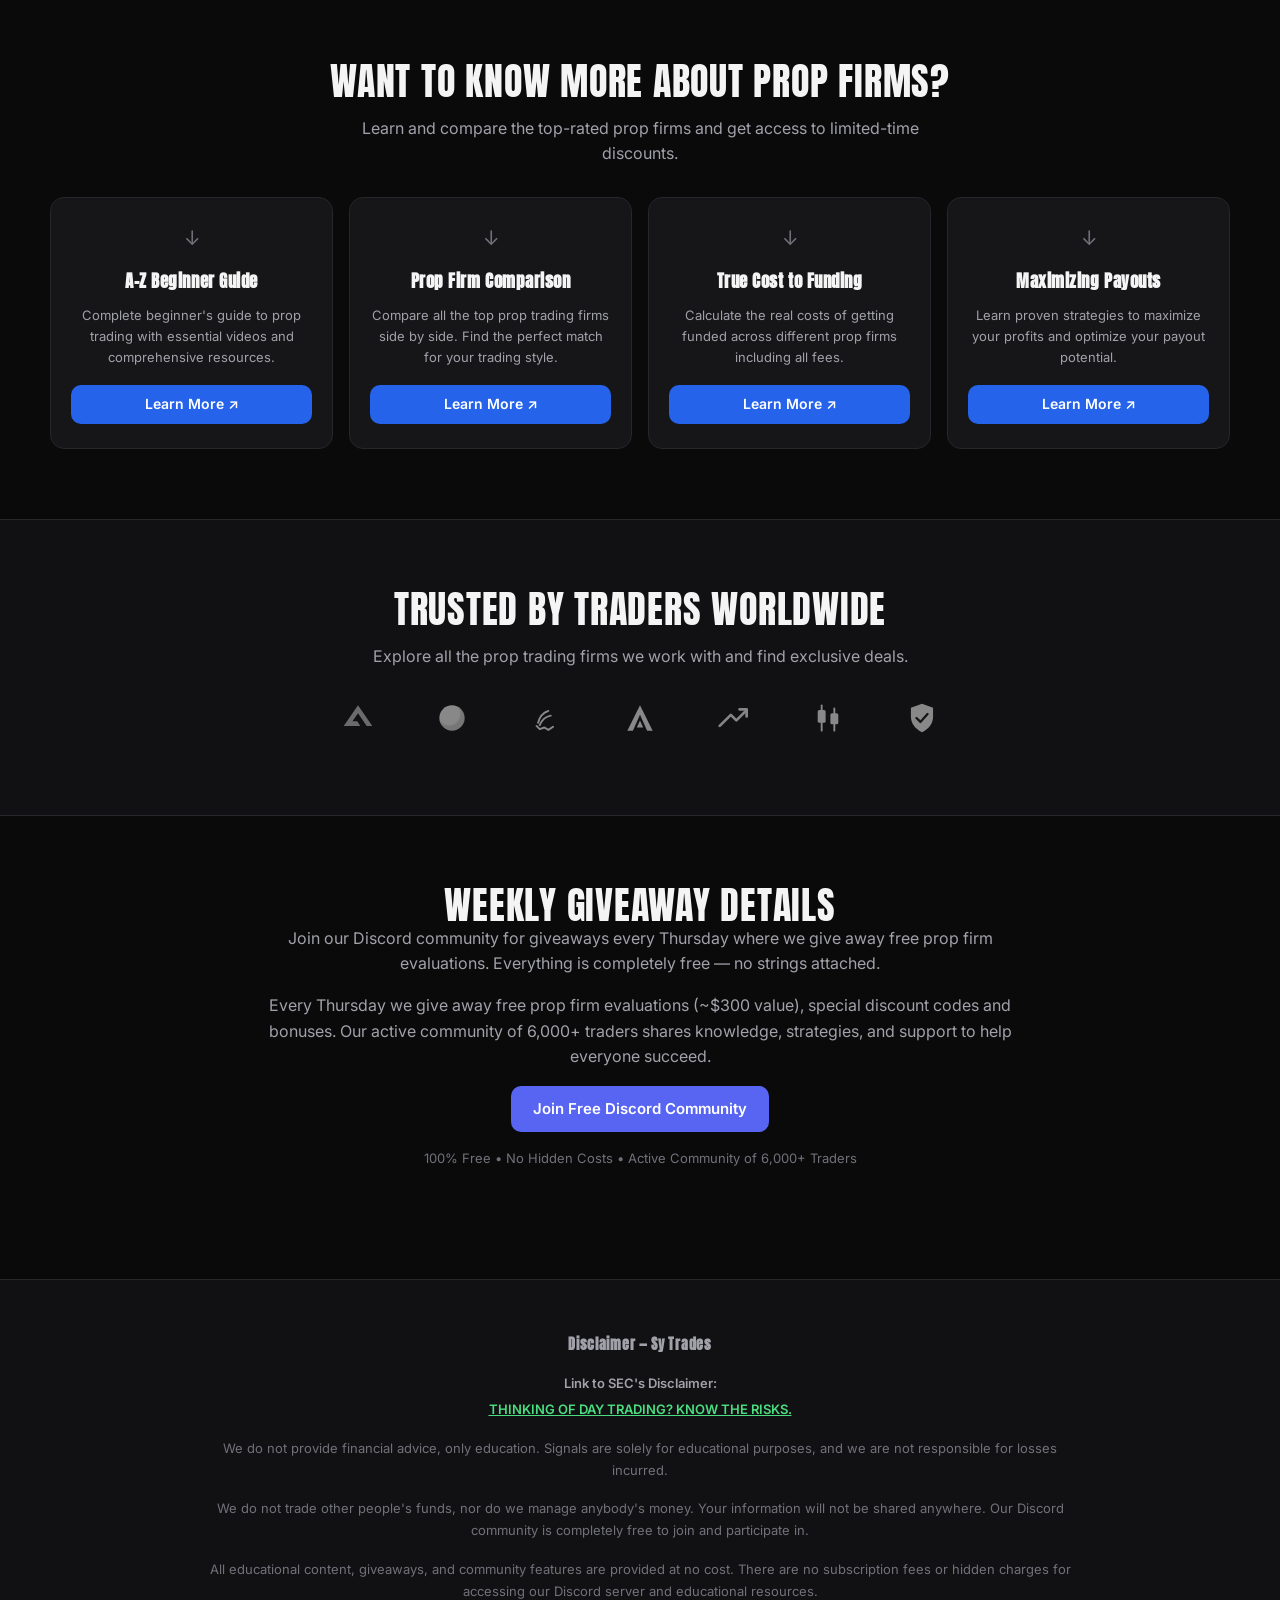
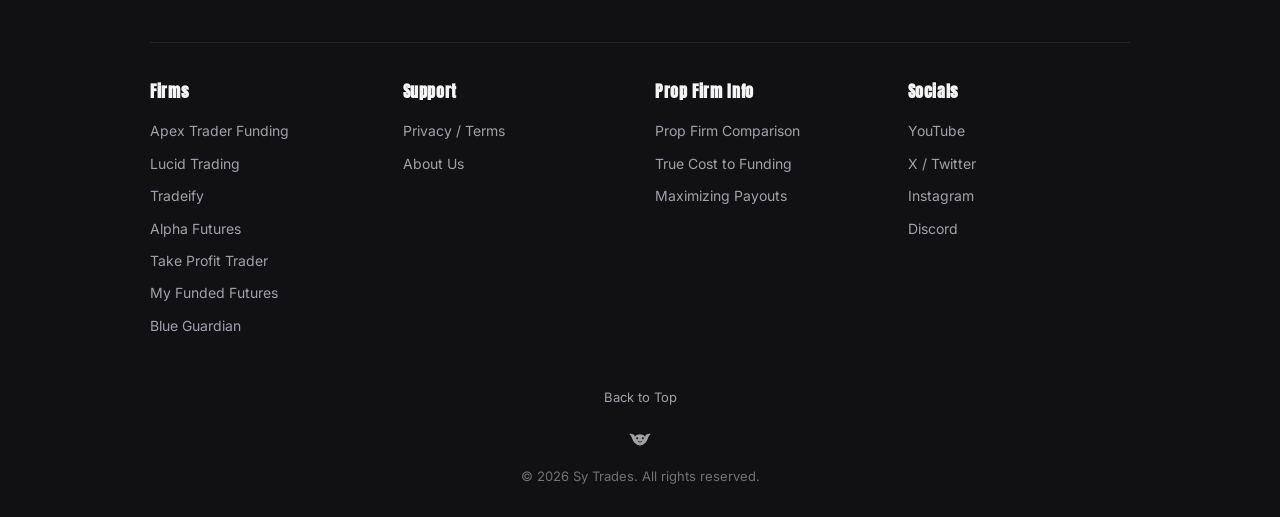
==== commit 1acd0261: "Use pipe separator in page titles Co-Authored-By: Claude Fable 5 <noreply@anthropic.com>" ====
--- a/index.html
+++ b/index.html
@@ -3,7 +3,7 @@
 <head>
 <meta charset="UTF-8">
 <meta name="viewport" content="width=device-width, initial-scale=1.0">
-<title>Sy Trades — Your Guide to Profitable Trading</title>
+<title>Sy Trades | Your Guide to Profitable Trading</title>
 <link rel="stylesheet" href="css/styles.css">
 </head>
 <body>
